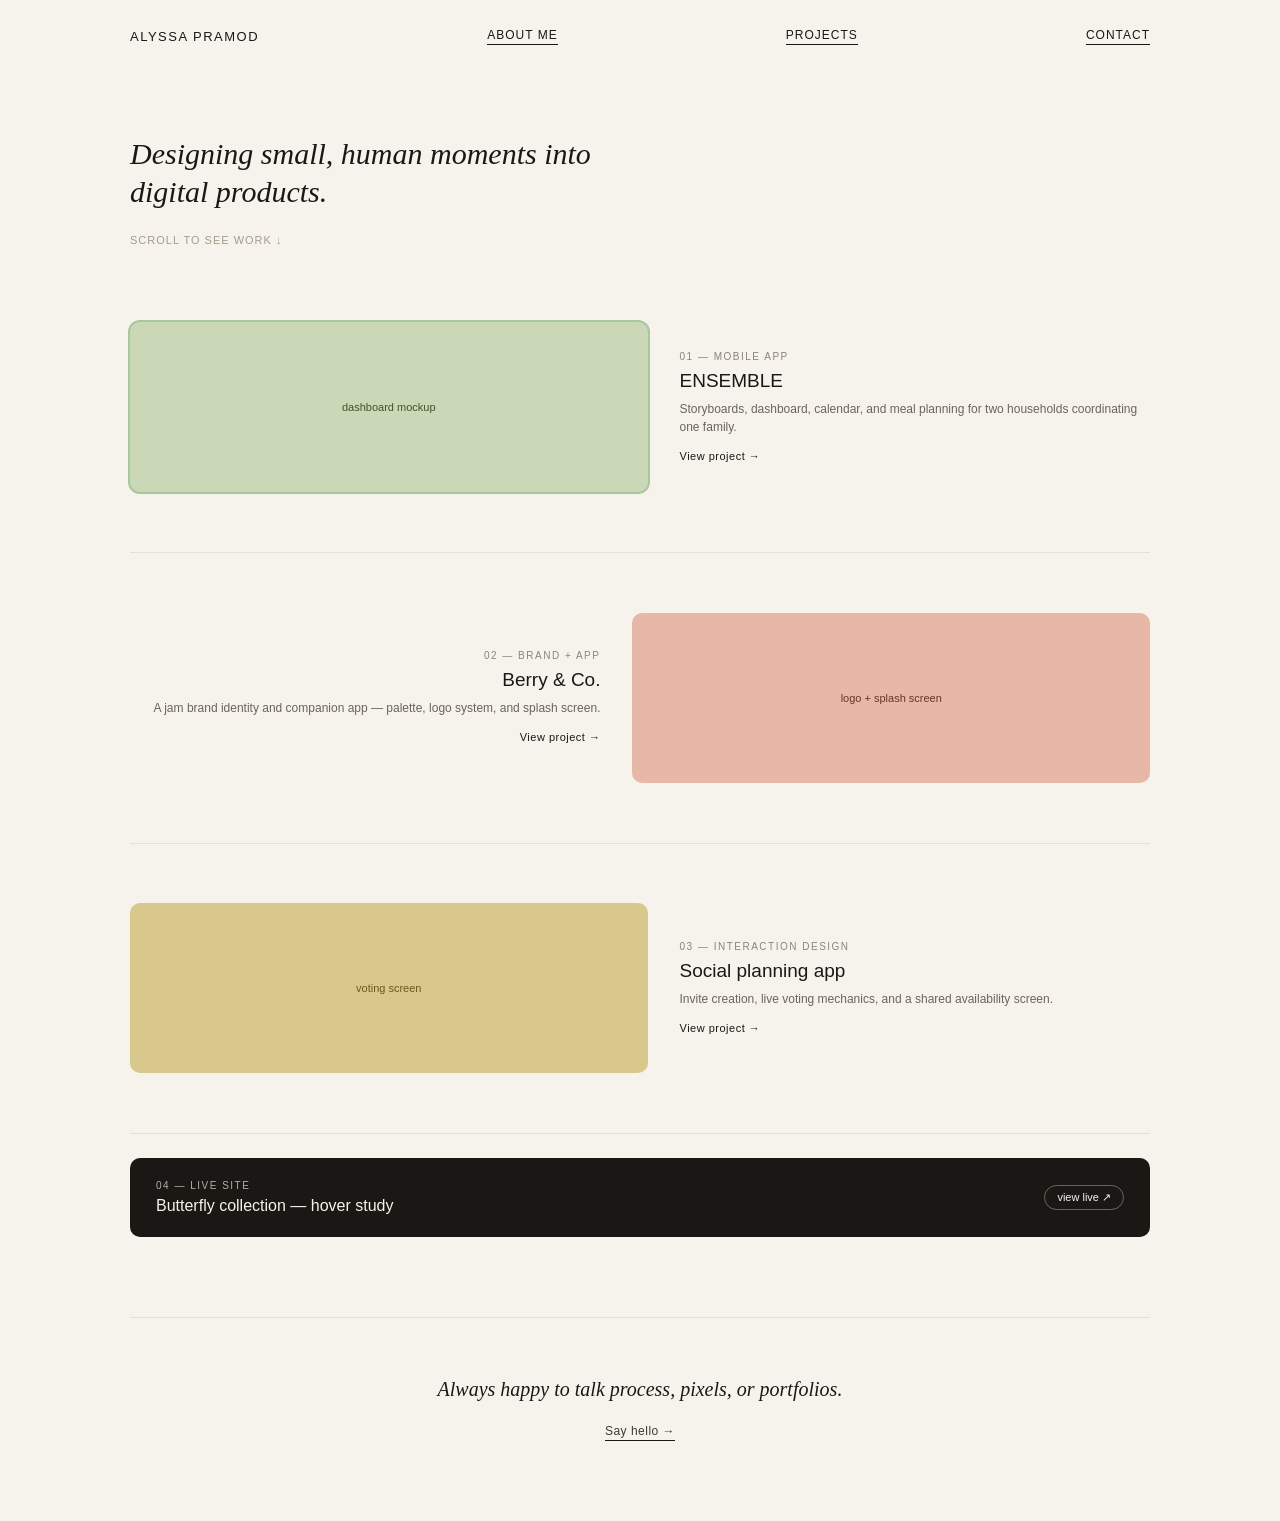
==== AlyssaPramod/index.html @ cef5370c "made a new folder called AlyssaPramod for my own portfolio." ====
<!DOCTYPE html>
<html lang="en">
<head>
  <meta charset="UTF-8">
  <meta name="viewport" content="width=device-width, initial-scale=1.0">
  <title>Alyssa Pramod Portfolio</title>
  <link rel="stylesheet" href="style.css">
</head>
<body>

  <nav class="site-nav">
    <span class="logo">ALYSSA PRAMOD</span>
    <a href="about.html" class="about-link">ABOUT ME</a>
    <a href="projects.html" class="about-link">PROJECTS</a>
    <a href="contact.html" class="about-link">CONTACT</a>
  </nav>

  <section class="hero">
    <h1 class="hero-heading">Designing small, human moments into digital products.</h1>
    <p class="scroll-cue">SCROLL TO SEE WORK ↓</p>
  </section>

  <section class="work-section">

    <a href="family-app.html" class="project-row">
      <div class="project-media project-media--sage">
        <span>dashboard mockup</span>
      </div>
      <div class="project-info">
        <p class="project-number">01 — MOBILE APP</p>
        <h2 class="project-title">ENSEMBLE</h2>
        <p class="project-desc">Storyboards, dashboard, calendar, and meal planning for two households coordinating one family.</p>
        <span class="project-cta">View project →</span>
      </div>
    </a>

    <hr class="row-divider">

    <a href="berry-and-co.html" class="project-row project-row--reverse">
      <div class="project-info">
        <p class="project-number">02 — BRAND + APP</p>
        <h2 class="project-title">Berry & Co.</h2>
        <p class="project-desc">A jam brand identity and companion app — palette, logo system, and splash screen.</p>
        <span class="project-cta">View project →</span>
      </div>
      <div class="project-media project-media--terracotta">
        <span>logo + splash screen</span>
      </div>
    </a>

    <hr class="row-divider">

    <a href="social-app.html" class="project-row">
      <div class="project-media project-media--honey">
        <span>voting screen</span>
      </div>
      <div class="project-info">
        <p class="project-number">03 — INTERACTION DESIGN</p>
        <h2 class="project-title">Social planning app</h2>
        <p class="project-desc">Invite creation, live voting mechanics, and a shared availability screen.</p>
        <span class="project-cta">View project →</span>
      </div>
    </a>

    <hr class="row-divider">

    <a href="butterfly-study.html" class="project-feature">
      <div class="project-feature-info">
        <p class="project-number">04 — LIVE SITE</p>
        <h2 class="project-feature-title">Butterfly collection — hover study</h2>
        <href="https://alyssa1912.github.io/assignment_3/</a>
      </div>
      <span class="pill">view live ↗</span>
    </a>

  </section>

  <footer class="closing">
    <p class="closing-line">Always happy to talk process, pixels, or portfolios.</p>
    <a href="mailto:alyssa.pramod@gmail.com" class="closing-cta">Say hello →</a>
  </footer>

</body>
</html>
---- AlyssaPramod/style.css ----
/* ===== Design tokens ===== */
:root {
  --cream: rgb(246, 243, 236);
  --cream-alt: rgb(237, 232, 220);
  --ink: rgb(26, 24, 21);
  --ink-soft: rgb(61, 58, 52);
  --muted: rgb(107, 101, 89);
  --muted-light: rgb(163, 156, 140);
  --eyebrow: rgb(138, 133, 119);
  --hairline: rgba(0, 0, 0, 0.08);

  /* project accent tints */
  --sage: rgb(203, 216, 184);
  --sage-text: rgb(63, 84, 39);
  --sage-ring: rgb(169, 199, 154);

  --terracotta: rgb(231, 183, 168);
  --terracotta-text: rgb(107, 51, 34);

  --honey: rgb(217, 200, 140);
  --honey-text: rgb(107, 87, 34);

  --font-body: 'Helvetica Neue', Arial, 'Segoe UI', sans-serif;
  --font-display: Georgia, Cambria, 'Times New Roman', serif;

  --max-width: 1100px;
}

* { box-sizing: border-box; }

html { scroll-behavior: smooth; }

body {
  margin: 0;
  background: var(--cream);
  color: var(--ink-soft);
  font-family: var(--font-body);
  -webkit-font-smoothing: antialiased;
  max-width: var(--max-width);
  padding: 0 40px;
  margin-left: auto;
  margin-right: auto;
}

a { color: inherit; text-decoration: none; }

hr { border: none; }

/* ===== Nav ===== */
.site-nav {
  display: flex;
  justify-content: space-between;
  align-items: center;
  padding: 28px 0 0;
}

.logo {
  font-size: 13px;
  letter-spacing: 1.5px;
  font-weight: 500;
  color: var(--ink);
}

.about-link {
  font-size: 12px;
  letter-spacing: 1px;
  color: var(--ink);
  border-bottom: 1px solid var(--ink);
  padding-bottom: 2px;
  transition: opacity 0.2s ease;
}

.about-link:hover { opacity: 0.6; }

/* ===== Hero ===== */
.hero {
  padding: 90px 0 40px;
}

.hero-heading {
  font-family: var(--font-display);
  font-style: italic;
  font-weight: 400;
  font-size: clamp(26px, 3.5vw, 30px);
  line-height: 1.25;
  color: var(--ink);
  margin: 0;
  max-width: 520px;
}

.scroll-cue {
  font-size: 11px;
  letter-spacing: 1px;
  color: var(--muted-light);
  margin: 24px 0 0;
}

/* ===== Project rows ===== */
.work-section { padding-bottom: 40px; }

.project-row {
  display: grid;
  grid-template-columns: 1.1fr 1fr;
  gap: 32px;
  align-items: center;
  padding: 36px 0;
}

.project-row--reverse {
  grid-template-columns: 1fr 1.1fr;
}

.project-row--reverse .project-media { order: 2; }
.project-row--reverse .project-info { order: 1; text-align: right; }

.project-media {
  height: 170px;
  border-radius: 10px;
  display: flex;
  align-items: center;
  justify-content: center;
  font-size: 11px;
  overflow: hidden;
  transition: transform 0.35s ease;
}

.project-media img {
  width: 100%;
  height: 100%;
  object-fit: cover;
}

.project-row:hover .project-media { transform: scale(1.015); }

.project-media--sage {
  background: var(--sage);
  color: var(--sage-text);
  box-shadow: 0 0 0 2px var(--sage-ring);
}

.project-media--terracotta {
  background: var(--terracotta);
  color: var(--terracotta-text);
}

.project-media--honey {
  background: var(--honey);
  color: var(--honey-text);
}

.project-number {
  font-size: 10px;
  letter-spacing: 1.5px;
  color: var(--eyebrow);
  margin: 0;
}

.project-title {
  font-family: var(--font-body);
  font-size: 19px;
  font-weight: 500;
  color: var(--ink);
  margin: 8px 0 0;
}

.project-desc {
  font-size: 12px;
  line-height: 1.5;
  color: var(--muted);
  margin: 8px 0 0;
}

.project-cta {
  display: inline-block;
  font-size: 11px;
  letter-spacing: 0.5px;
  color: var(--ink);
  margin-top: 14px;
}

.project-row:hover .project-cta { text-decoration: underline; }

.row-divider {
  height: 0.5px;
  background: var(--hairline);
  margin: 24px 0;
}

/* Live/interactive project — full width, breaks the alternating pattern */
.project-feature {
  margin: 24px 0 40px;
  border-radius: 10px;
  background: var(--ink);
  padding: 22px 26px;
  display: flex;
  justify-content: space-between;
  align-items: center;
  transition: transform 0.25s ease;
}

.project-feature:hover { transform: translateY(-2px); }

.project-feature .project-number { color: rgb(181, 174, 160); }

.project-feature-title {
  font-family: var(--font-body);
  font-size: 16px;
  font-weight: 500;
  color: var(--cream);
  margin: 6px 0 0;
}

.pill {
  font-size: 11px;
  color: var(--cream);
  border: 1px solid var(--muted);
  padding: 5px 12px;
  border-radius: 20px;
  white-space: nowrap;
}

/* ===== Closing / footer ===== */
.closing {
  padding: 60px 0 80px;
  border-top: 0.5px solid var(--hairline);
  text-align: center;
}

.closing-line {
  font-family: var(--font-display);
  font-style: italic;
  font-size: 20px;
  color: var(--ink);
  max-width: 480px;
  margin: 0 auto 20px;
}

.closing-cta {
  display: inline-block;
  font-size: 12px;
  letter-spacing: 0.5px;
  border-bottom: 1px solid var(--ink);
  padding-bottom: 2px;
}

/* ===== Responsive ===== */
@media (max-width: 720px) {
  body { padding: 0 24px; }

  .project-row,
  .project-row--reverse {
    grid-template-columns: 1fr;
    gap: 20px;
  }

  .project-row--reverse .project-media,
  .project-row--reverse .project-info {
    order: initial;
    text-align: left;
  }

  .project-feature {
    flex-direction: column;
    gap: 16px;
    text-align: center;
  }
}

/* ===== Accessibility ===== */
@media (prefers-reduced-motion: reduce) {
  * { transition: none !important; }
  html { scroll-behavior: auto; }
}

a:focus-visible {
  outline: 2px solid var(--ink);
  outline-offset: 3px;
}
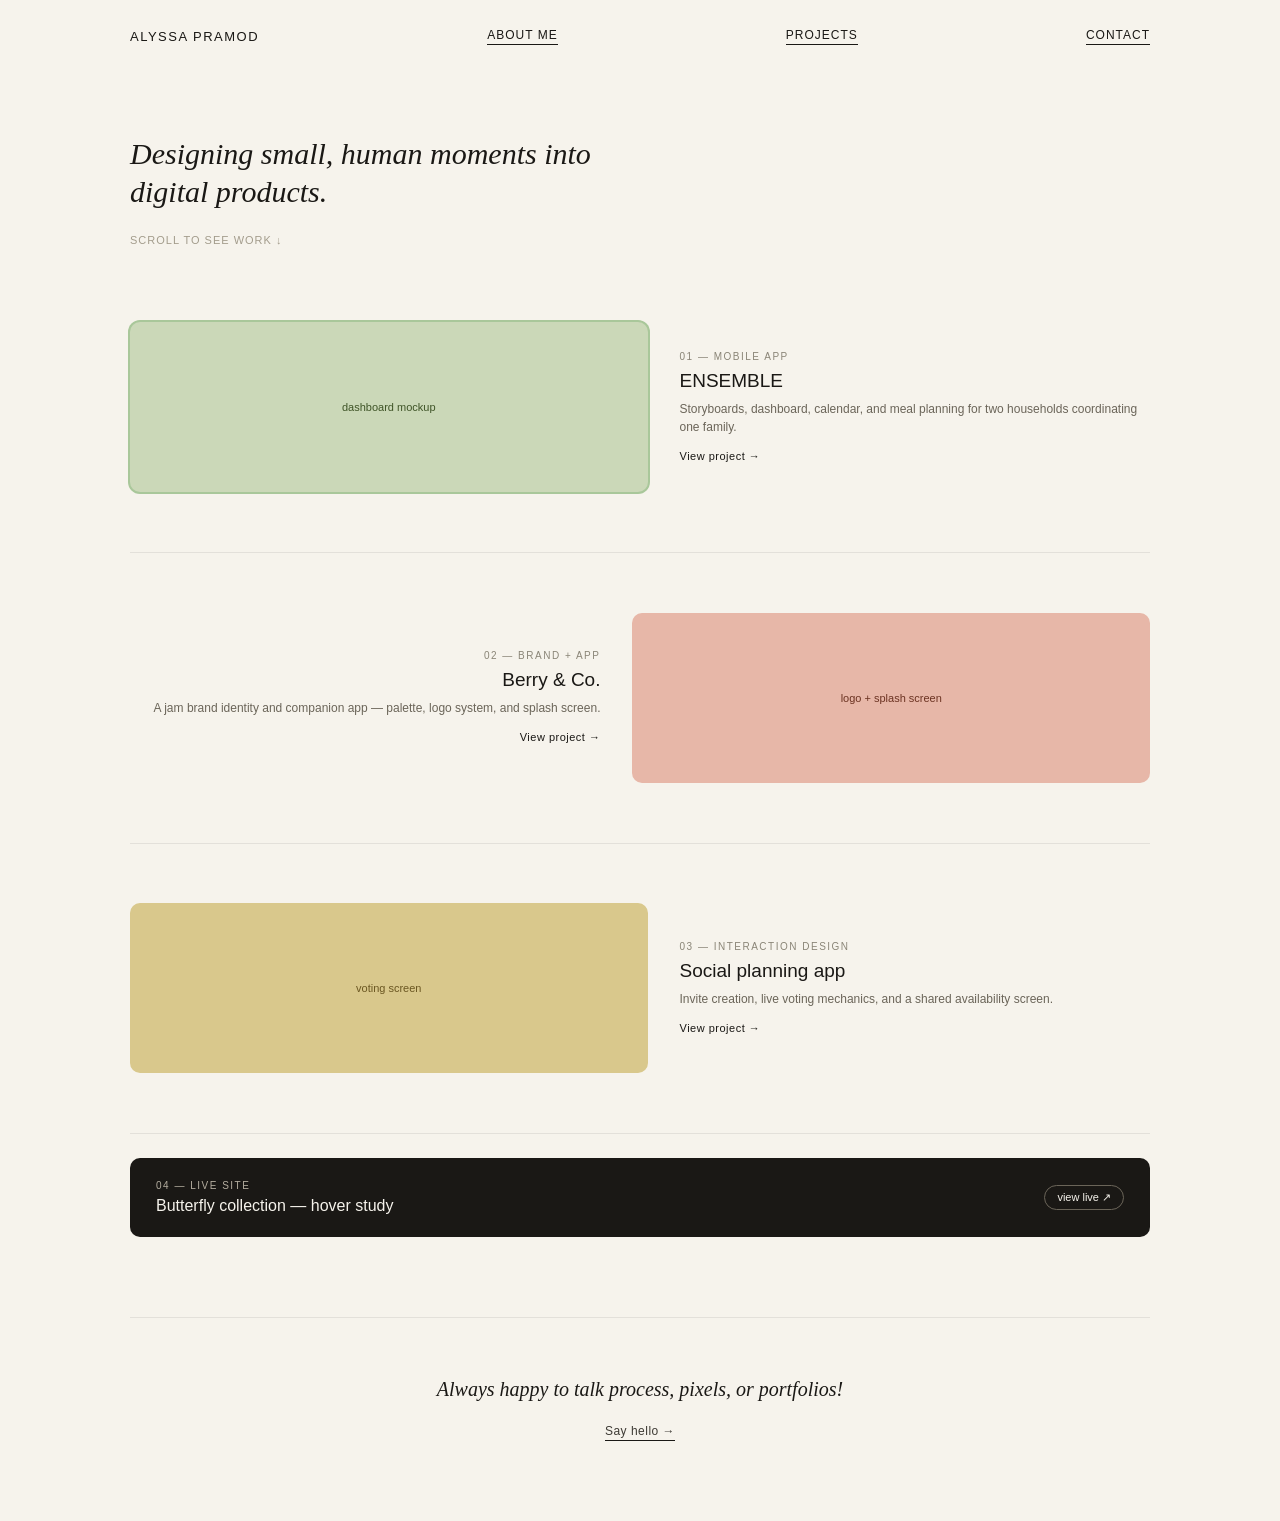
==== commit de7eec03: "Update index.html" ====
--- a/AlyssaPramod/index.html
+++ b/AlyssaPramod/index.html
@@ -76,7 +76,7 @@
   </section>
 
   <footer class="closing">
-    <p class="closing-line">Always happy to talk process, pixels, or portfolios.</p>
+    <p class="closing-line">Always happy to talk process, pixels, or portfolios!</p>
     <a href="mailto:alyssa.pramod@gmail.com" class="closing-cta">Say hello →</a>
   </footer>
 
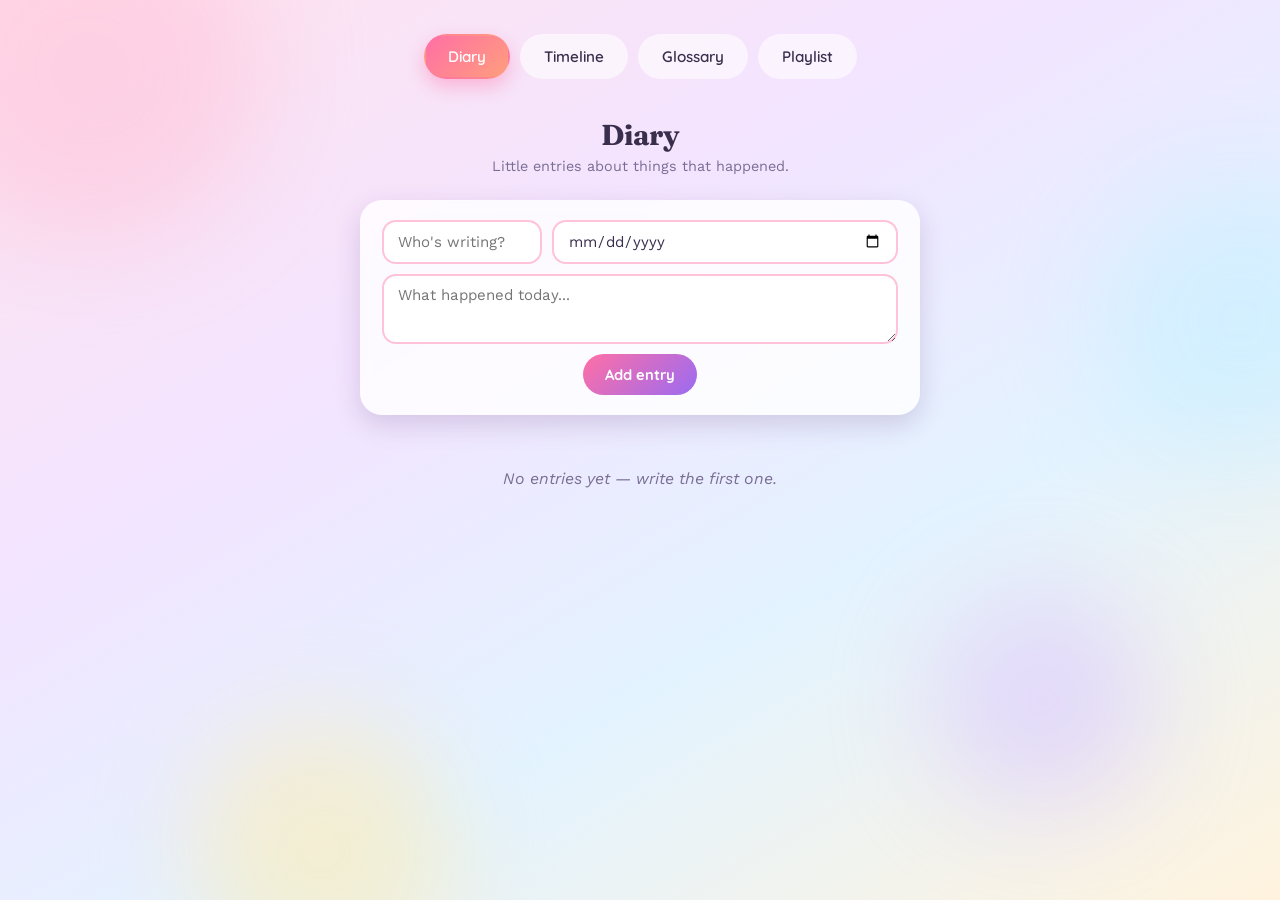
==== commit f536fffa: "new site for yom" ====
--- a/AlyssaPramod/index.html
+++ b/AlyssaPramod/index.html
@@ -1,84 +1,674 @@
 <!DOCTYPE html>
 <html lang="en">
 <head>
-  <meta charset="UTF-8">
-  <meta name="viewport" content="width=device-width, initial-scale=1.0">
-  <title>Alyssa Pramod Portfolio</title>
-  <link rel="stylesheet" href="style.css">
+<meta charset="UTF-8">
+<meta name="viewport" content="width=device-width, initial-scale=1.0">
+<title>Our Story</title>
+<link rel="preconnect" href="https://fonts.googleapis.com">
+<link href="https://fonts.googleapis.com/css2?family=Fraunces:opsz,wght@9..144,500;9..144,600;9..144,700&family=Quicksand:wght@500;600;700&family=Work+Sans:wght@400;500;600&display=swap" rel="stylesheet">
+<style>
+  :root{
+    --pink: #FF6FA5;
+    --pink-soft: #FFC2D9;
+    --purple: #9B6BF2;
+    --purple-soft: #D9C6FF;
+    --peach: #FF9E7D;
+    --peach-soft: #FFD9C7;
+    --yellow: #FFCB4D;
+    --yellow-soft: #FFEBB0;
+    --blue: #5AC8F2;
+    --blue-soft: #C6EEFF;
+    --mint: #4DE0C0;
+    --ink: #3A2E4D;
+    --ink-soft: #7A6E94;
+    --card: rgba(255,255,255,0.82);
+    --shadow: rgba(90, 50, 110, 0.18);
+  }
+  *{box-sizing:border-box;}
+  html,body{margin:0;padding:0;}
+  body{
+    min-height:100vh;
+    font-family: 'Work Sans', -apple-system, sans-serif;
+    color: var(--ink);
+    background: linear-gradient(150deg, #FFE3EE 0%, #F3E4FF 35%, #E3F3FF 65%, #FFF3DE 100%);
+    overflow-x:hidden;
+    position:relative;
+  }
+  h1,h2,h3,.display{ font-family:'Fraunces', Georgia, serif; color: var(--ink); margin:0; }
+
+  /* floating bubble atmosphere */
+  .blob{ position: fixed; border-radius:50%; filter: blur(50px); opacity:0.55; z-index:0; pointer-events:none; }
+  .blob1{ width:340px; height:340px; background: var(--pink-soft); top:-100px; left:-80px; animation: float1 22s ease-in-out infinite; }
+  .blob2{ width:280px; height:280px; background: var(--blue-soft); top:20%; right:-100px; animation: float2 26s ease-in-out infinite; }
+  .blob3{ width:260px; height:260px; background: var(--yellow-soft); bottom:-80px; left:15%; animation: float3 24s ease-in-out infinite; }
+  .blob4{ width:220px; height:220px; background: var(--purple-soft); bottom:10%; right:10%; animation: float1 20s ease-in-out infinite reverse; }
+  @keyframes float1{ 0%,100%{ transform: translate(0,0); } 50%{ transform: translate(30px, 40px); } }
+  @keyframes float2{ 0%,100%{ transform: translate(0,0); } 50%{ transform: translate(-40px, 30px); } }
+  @keyframes float3{ 0%,100%{ transform: translate(0,0); } 50%{ transform: translate(25px, -35px); } }
+  @media (prefers-reduced-motion: reduce){ .blob{ animation: none !important; } }
+
+  .app{ position:relative; z-index:1; max-width: 920px; margin: 0 auto; padding: 34px 24px 90px; }
+
+  /* nav */
+  nav.tabs{
+    display:flex; gap:10px; flex-wrap:wrap; justify-content:center;
+    margin-bottom: 38px;
+  }
+  .tab-btn{
+    all:unset; cursor:pointer;
+    font-family:'Quicksand', sans-serif;
+    font-weight:600; font-size:0.95rem;
+    padding: 11px 22px;
+    border-radius: 999px;
+    color: var(--ink);
+    background: rgba(255,255,255,0.6);
+    border: 2px solid transparent;
+    transition: transform .15s ease, box-shadow .15s ease;
+  }
+  .tab-btn:hover{ transform: translateY(-2px); }
+  .tab-btn.active[data-screen="diary"]{ background: linear-gradient(135deg, var(--pink), var(--peach)); color:#fff; box-shadow: 0 8px 18px rgba(255,111,165,0.4); }
+  .tab-btn.active[data-screen="timeline"]{ background: linear-gradient(135deg, var(--purple), var(--pink)); color:#fff; box-shadow: 0 8px 18px rgba(155,107,242,0.4); }
+  .tab-btn.active[data-screen="glossary"]{ background: linear-gradient(135deg, var(--yellow), var(--peach)); color:#fff; box-shadow: 0 8px 18px rgba(255,203,77,0.4); }
+  .tab-btn.active[data-screen="playlist"]{ background: linear-gradient(135deg, var(--blue), var(--mint)); color:#fff; box-shadow: 0 8px 18px rgba(90,200,242,0.4); }
+
+  .screen{ display:none; animation: rise .5s ease; }
+  .screen.active{ display:block; }
+  @keyframes rise{ from{ opacity:0; transform: translateY(10px);} to{opacity:1; transform:translateY(0);} }
+
+  h2{ font-size:1.8rem; text-align:center; }
+  .eyebrow-note{ text-align:center; color: var(--ink-soft); font-size:0.9rem; margin: 6px 0 26px; }
+
+  /* forms */
+  .add-form{
+    display:flex; flex-direction:column; gap:10px; margin: 0 auto 34px;
+    background: var(--card); backdrop-filter: blur(6px);
+    border-radius: 22px; padding: 20px 22px;
+    box-shadow: 0 10px 26px var(--shadow);
+    max-width: 560px;
+  }
+  .add-form .row{ display:flex; gap:10px; flex-wrap:wrap; }
+  .add-form input, .add-form textarea{
+    font-family:'Work Sans', sans-serif;
+    border: 2px solid var(--pink-soft);
+    border-radius: 14px;
+    padding: 10px 14px;
+    font-size:0.94rem;
+    background: #fff;
+    color: var(--ink);
+    flex:1; min-width:140px;
+  }
+  .add-form textarea{ min-height:70px; resize:vertical; }
+  .add-form input:focus, .add-form textarea:focus{ outline:2px solid var(--purple); outline-offset:1px; border-color: var(--purple); }
+  .btn{
+    all:unset; cursor:pointer;
+    font-family:'Quicksand', sans-serif; font-weight:700; font-size:0.92rem;
+    padding: 11px 22px; border-radius: 999px; align-self:center;
+    color:#fff;
+    background: linear-gradient(135deg, var(--pink), var(--purple));
+    transition: transform .15s ease;
+  }
+  .btn:hover{ transform: translateY(-2px) scale(1.02); }
+  .btn:focus-visible{ outline:2px solid var(--ink); outline-offset:2px; }
+
+  .empty{ text-align:center; color: var(--ink-soft); font-style:italic; padding: 20px 4px; }
+
+  /* diary */
+  .diary-entry{
+    background: var(--card); backdrop-filter: blur(6px);
+    border-radius: 20px; padding: 18px 22px; margin: 0 auto 16px; max-width: 560px;
+    box-shadow: 0 8px 20px var(--shadow);
+    border-left: 6px solid var(--pink);
+  }
+  .diary-entry:nth-child(3n+2){ border-left-color: var(--purple); }
+  .diary-entry:nth-child(3n){ border-left-color: var(--blue); }
+  .diary-entry .meta{ display:flex; justify-content:space-between; font-size:0.8rem; color:var(--ink-soft); margin-bottom:8px; }
+  .diary-entry .author{ color: var(--pink); font-weight:700; }
+  .diary-entry p{ margin:0; line-height:1.55; }
+  .del-x{ all:unset; cursor:pointer; color: var(--ink-soft); font-size:0.78rem; }
+  .del-x:hover{ color: var(--pink); }
+
+  /* ---------- TIMELINE: growing bubble path ---------- */
+  .tl-wrap{ position:relative; max-width: 640px; margin: 0 auto; padding: 10px 0 30px; }
+  .tl-line{
+    position:absolute; left:50%; top:0; bottom:0; width:6px; transform: translateX(-50%);
+    background: linear-gradient(to bottom, var(--pink), var(--purple), var(--blue), var(--mint), var(--yellow), var(--pink));
+    background-size: 100% 400%;
+    border-radius: 999px;
+    animation: flow 14s linear infinite;
+  }
+  @keyframes flow{ 0%{ background-position: 0 0; } 100%{ background-position: 0 100%; } }
+  @media (prefers-reduced-motion: reduce){ .tl-line{ animation:none; } }
+
+  .tl-item{ position:relative; display:flex; margin-bottom: 44px; align-items:flex-start; }
+  .tl-item.left{ justify-content: flex-end; padding-right: calc(50% + 30px); }
+  .tl-item.right{ justify-content: flex-start; padding-left: calc(50% + 30px); }
+  .tl-node{
+    position:absolute; left:50%; top:6px; transform: translateX(-50%);
+    width: 26px; height:26px; border-radius:50%;
+    border: 4px solid #fff;
+    box-shadow: 0 4px 12px var(--shadow);
+    z-index:2;
+  }
+  .tl-bubble{
+    position:relative;
+    background: var(--card); backdrop-filter: blur(6px);
+    border-radius: 26px 26px 26px 4px;
+    padding: 16px 20px; max-width: 260px;
+    box-shadow: 0 10px 24px var(--shadow);
+  }
+  .tl-item.left .tl-bubble{ border-radius: 26px 26px 4px 26px; }
+  .tl-date{ font-family:'Quicksand', sans-serif; font-size:0.75rem; font-weight:700; color: var(--purple); }
+  .tl-title{ font-family:'Fraunces', serif; font-size:1.15rem; margin: 3px 0 4px; }
+  .tl-desc{ color: var(--ink-soft); font-size:0.88rem; line-height:1.5; }
+  .tl-del{ position:absolute; top:8px; right:12px; }
+  @media (max-width: 640px){
+    .tl-line{ left: 22px; }
+    .tl-node{ left:22px; }
+    .tl-item.left, .tl-item.right{ justify-content:flex-start; padding-left: 56px; padding-right:0; }
+    .tl-item.left .tl-bubble{ border-radius: 4px 26px 26px 26px; }
+  }
+
+  /* glossary */
+  .glossary-grid{ display:grid; grid-template-columns: 1fr 1fr; gap:16px; max-width:700px; margin: 0 auto; }
+  .term-card{
+    background: var(--card); backdrop-filter: blur(6px);
+    border-radius: 20px; padding: 16px 18px;
+    box-shadow: 0 8px 20px var(--shadow);
+    border-top: 5px solid var(--yellow);
+  }
+  .term-card:nth-child(3n+2){ border-top-color: var(--pink); }
+  .term-card:nth-child(3n){ border-top-color: var(--blue); }
+  .term-card .term{ font-family:'Fraunces', serif; font-weight:600; font-size:1.05rem; }
+  .term-card .def{ color: var(--ink-soft); font-size:0.88rem; margin-top:4px; line-height:1.45; }
+  @media (max-width:640px){ .glossary-grid{ grid-template-columns:1fr; } }
+
+  /* playlist wall */
+  .wall{ display:grid; grid-template-columns: repeat(auto-fill, minmax(130px,1fr)); gap:20px; max-width:760px; margin:0 auto; }
+.cover{
+    position:relative;
+    aspect-ratio:1;
+    border-radius:25px;
+    overflow:hidden;
+    box-shadow:0 10px 22px var(--shadow);
+    display:flex;
+    align-items:flex-end;
+    padding:16px;
+    background-size:cover;
+    background-position:center;
+    isolation:isolate;
+}
+
+.cover::after{
+    content:'';
+    position:absolute;
+    inset:0;
+    background:linear-gradient(
+        to top,
+        rgba(30,20,40,0.8) 0%,
+        rgba(30,20,40,0.2) 55%,
+        rgba(30,20,40,0) 100%
+    );
+    z-index:0;
+}
+
+.cover .txt{
+    position:relative;
+    z-index:2;
+    color:#fff;
+    text-shadow:0 1px 5px rgba(0,0,0,0.35);
+}
+
+.cover .song{
+    font-family:'Fraunces', serif;
+    font-weight:600;
+    font-size:0.95rem;
+    line-height:1.2;
+}
+
+.cover .artist{
+    font-size:0.72rem;
+    opacity:0.9;
+    margin-top:3px;
+}
+
+.cover .del-x{
+    position:absolute;
+    top:10px;
+    right:10px;
+    z-index:3;
+
+    width:30px;
+    height:30px;
+    border-radius:50%;
+
+    display:flex;
+    align-items:center;
+    justify-content:center;
+
+    background:rgba(255,255,255,0.9);
+    color:var(--ink);
+
+    font-family:'Quicksand', sans-serif;
+    font-size:18px;
+    font-weight:700;
+
+    box-shadow:0 3px 10px rgba(0,0,0,0.2);
+}
+
+.cover .del-x:hover{
+    background:#fff;
+    color:var(--pink);
+    transform:scale(1.08);
+}
+
+
+  .cover .txt{ position:relative; z-index:1; color:#fff; }
+  .cover .song{ font-family:'Fraunces', serif; font-weight:600; font-size:0.9rem; line-height:1.2; }
+  .cover .artist{ font-size:0.72rem; opacity:0.9; margin-top:2px; }
+  .cover .del-x{ position:absolute; top:10px; right:14px; color: rgba(255,255,255,0.85); z-index:2; }
+
+  ::selection{ background: var(--yellow); color: var(--ink); }
+</style>
 </head>
 <body>
 
-  <nav class="site-nav">
-    <span class="logo">ALYSSA PRAMOD</span>
-    <a href="about.html" class="about-link">ABOUT ME</a>
-    <a href="projects.html" class="about-link">PROJECTS</a>
-    <a href="contact.html" class="about-link">CONTACT</a>
+<div class="blob blob1"></div>
+<div class="blob blob2"></div>
+<div class="blob blob3"></div>
+<div class="blob blob4"></div>
+
+<div class="app">
+  <nav class="tabs">
+    <button class="tab-btn active" data-screen="diary">Diary</button>
+    <button class="tab-btn" data-screen="timeline">Timeline</button>
+    <button class="tab-btn" data-screen="glossary">Glossary</button>
+    <button class="tab-btn" data-screen="playlist">Playlist</button>
   </nav>
 
-  <section class="hero">
-    <h1 class="hero-heading">Designing small, human moments into digital products.</h1>
-    <p class="scroll-cue">SCROLL TO SEE WORK ↓</p>
+  <!-- DIARY -->
+  <section class="screen active" id="screen-diary">
+    <h2>Diary</h2>
+    <div class="eyebrow-note">Little entries about things that happened.</div>
+    <div class="add-form">
+      <div class="row">
+        <input id="d-author" placeholder="Who's writing?" style="max-width:160px;">
+        <input id="d-date" type="date">
+      </div>
+      <textarea id="d-text" placeholder="What happened today..."></textarea>
+      <button class="btn" id="d-add">Add entry</button>
+    </div>
+    <div id="diary-list"></div>
   </section>
 
-  <section class="work-section">
-
-    <a href="family-app.html" class="project-row">
-      <div class="project-media project-media--sage">
-        <span>dashboard mockup</span>
+  <!-- TIMELINE -->
+  <section class="screen" id="screen-timeline">
+    <h2>Timeline</h2>
+    <div class="eyebrow-note">Watch it grow every time you add a milestone.</div>
+    <div class="add-form">
+      <div class="row">
+        <input id="t-title" placeholder="Milestone (e.g. First trip)" style="max-width:220px;">
+        <input id="t-date" type="date">
       </div>
-      <div class="project-info">
-        <p class="project-number">01 — MOBILE APP</p>
-        <h2 class="project-title">ENSEMBLE</h2>
-        <p class="project-desc">Storyboards, dashboard, calendar, and meal planning for two households coordinating one family.</p>
-        <span class="project-cta">View project →</span>
+      <textarea id="t-desc" placeholder="A little detail about it (optional)"></textarea>
+      <button class="btn" id="t-add">Add milestone</button>
+    </div>
+    <div class="tl-wrap" id="timeline-wrap">
+      <div class="tl-line" id="tl-line" style="display:none;"></div>
+      <div id="timeline-list"></div>
+    </div>
+  </section>
+
+  <!-- GLOSSARY -->
+  <section class="screen" id="screen-glossary">
+    <h2>Glossary</h2>
+    <div class="eyebrow-note">The words and jokes only the two of you would understand.</div>
+    <div class="add-form">
+      <div class="row">
+        <input id="g-term" placeholder="Term or phrase" style="max-width:220px;">
       </div>
-    </a>
-
-    <hr class="row-divider">
-
-    <a href="berry-and-co.html" class="project-row project-row--reverse">
-      <div class="project-info">
-        <p class="project-number">02 — BRAND + APP</p>
-        <h2 class="project-title">Berry & Co.</h2>
-        <p class="project-desc">A jam brand identity and companion app — palette, logo system, and splash screen.</p>
-        <span class="project-cta">View project →</span>
+      <textarea id="g-def" placeholder="What it means / where it came from"></textarea>
+      <button class="btn" id="g-add">Add to glossary</button>
+    </div>
+    <div class="glossary-grid" id="glossary-list"></div>
+  </section>
+
+  <!-- PLAYLIST -->
+  <section class="screen" id="screen-playlist">
+    <h2>Playlist</h2>
+    <div class="eyebrow-note">Add a song and it joins the wall as its own little cover.</div>
+    <div class="add-form">
+      <div class="row">
+        <input id="p-song" placeholder="Song title" style="max-width:220px;">
+        <input id="p-artist" placeholder="Artist" style="max-width:180px;">
       </div>
-      <div class="project-media project-media--terracotta">
-        <span>logo + splash screen</span>
+      <button class="btn" id="p-add">Add song</button>
+    </div>
+    <div class="wall" id="playlist-wall"></div>
+  </section>
+
+</div>
+
+<script>
+function getData(key, fallback){
+  try {
+    const data = localStorage.getItem(key);
+    return data ? JSON.parse(data) : fallback;
+  } catch(e) {
+    console.error('storage get failed', e);
+    return fallback;
+  }
+}
+
+function setData(key, value){
+  try {
+    localStorage.setItem(key, JSON.stringify(value));
+  } catch(e) {
+    console.error('storage set failed', e);
+  }
+}
+
+document.querySelectorAll('.tab-btn').forEach(btn=>{
+  btn.addEventListener('click', ()=>{
+    document.querySelectorAll('.tab-btn').forEach(b=>b.classList.remove('active'));
+    document.querySelectorAll('.screen').forEach(s=>s.classList.remove('active'));
+    btn.classList.add('active');
+    document.getElementById('screen-' + btn.dataset.screen).classList.add('active');
+  });
+});
+
+const bubbleColors = ['#FF6FA5','#9B6BF2','#5AC8F2','#4DE0C0','#FFCB4D','#FF9E7D'];
+
+// ---------- diary ----------
+async function renderDiary(){
+  const entries = await getData('diary-entries', []);
+  const list = document.getElementById('diary-list');
+  if(entries.length === 0){ list.innerHTML = '<div class="empty">No entries yet — write the first one.</div>'; return; }
+  const sorted = [...entries].sort((a,b)=> (b.date||'').localeCompare(a.date||''));
+  list.innerHTML = sorted.map(e => `
+    <div class="diary-entry">
+      <div class="meta">
+        <span><span class="author">${escapeHtml(e.author||'Someone')}</span> · ${formatDate(e.date)}</span>
+        <button class="del-x" data-id="${e.id}">remove</button>
       </div>
-    </a>
-
-    <hr class="row-divider">
-
-    <a href="social-app.html" class="project-row">
-      <div class="project-media project-media--honey">
-        <span>voting screen</span>
+      <p>${escapeHtml(e.text)}</p>
+    </div>
+  `).join('');
+  list.querySelectorAll('.del-x').forEach(btn=>{
+    btn.addEventListener('click', async ()=>{
+      const all = await getData('diary-entries', []);
+      await setData('diary-entries', all.filter(x=>x.id !== btn.dataset.id));
+      renderDiary();
+    });
+  });
+}
+document.getElementById('d-add').addEventListener('click', async ()=>{
+  const author = document.getElementById('d-author').value.trim();
+  const date = document.getElementById('d-date').value;
+  const text = document.getElementById('d-text').value.trim();
+  if(!text) return;
+  const all = await getData('diary-entries', []);
+  all.push({ id: crypto.randomUUID(), author, date, text });
+  await setData('diary-entries', all);
+  document.getElementById('d-author').value='';
+  document.getElementById('d-text').value='';
+  renderDiary();
+});
+
+// ---------- timeline (growing bubble path) ----------
+async function renderTimeline(){
+  const items = await getData('timeline-milestones', []);
+  const list = document.getElementById('timeline-list');
+  const line = document.getElementById('tl-line');
+  if(items.length === 0){
+    line.style.display = 'none';
+    list.innerHTML = '<div class="empty">No milestones yet — add the first one and the timeline will start growing.</div>';
+    return;
+  }
+  line.style.display = 'block';
+  const sorted = [...items].sort((a,b)=> (a.date||'').localeCompare(b.date||''));
+  list.innerHTML = sorted.map((m, i) => {
+    const side = i % 2 === 0 ? 'left' : 'right';
+    const color = bubbleColors[i % bubbleColors.length];
+    return `
+    <div class="tl-item ${side}">
+      <div class="tl-node" style="background:${color};"></div>
+      <div class="tl-bubble">
+        <button class="del-x tl-del" data-id="${m.id}">×</button>
+        <div class="tl-date">${formatDate(m.date)}</div>
+        <div class="tl-title">${escapeHtml(m.title)}</div>
+        ${m.desc ? `<div class="tl-desc">${escapeHtml(m.desc)}</div>` : ''}
       </div>
-      <div class="project-info">
-        <p class="project-number">03 — INTERACTION DESIGN</p>
-        <h2 class="project-title">Social planning app</h2>
-        <p class="project-desc">Invite creation, live voting mechanics, and a shared availability screen.</p>
-        <span class="project-cta">View project →</span>
+    </div>`;
+  }).join('');
+  list.querySelectorAll('.del-x').forEach(btn=>{
+    btn.addEventListener('click', async ()=>{
+      const all = await getData('timeline-milestones', []);
+      await setData('timeline-milestones', all.filter(x=>x.id !== btn.dataset.id));
+      renderTimeline();
+    });
+  });
+}
+document.getElementById('t-add').addEventListener('click', async ()=>{
+  const title = document.getElementById('t-title').value.trim();
+  const date = document.getElementById('t-date').value;
+  const desc = document.getElementById('t-desc').value.trim();
+  if(!title) return;
+  const all = await getData('timeline-milestones', []);
+  all.push({ id: crypto.randomUUID(), title, date, desc });
+  await setData('timeline-milestones', all);
+  document.getElementById('t-title').value='';
+  document.getElementById('t-desc').value='';
+  renderTimeline();
+});
+
+// ---------- glossary ----------
+async function renderGlossary(){
+  const terms = await getData('glossary-terms', []);
+  const list = document.getElementById('glossary-list');
+  if(terms.length === 0){ list.innerHTML = '<div class="empty">No entries yet — add your first inside joke.</div>'; return; }
+  const sorted = [...terms].sort((a,b)=> a.term.localeCompare(b.term));
+  list.innerHTML = sorted.map(t => `
+    <div class="term-card">
+      <div class="term">${escapeHtml(t.term)} <button class="del-x" data-id="${t.id}" style="float:right;">×</button></div>
+      <div class="def">${escapeHtml(t.def)}</div>
+    </div>
+  `).join('');
+  list.querySelectorAll('.del-x').forEach(btn=>{
+    btn.addEventListener('click', async (e)=>{
+      e.stopPropagation();
+      const all = await getData('glossary-terms', []);
+      await setData('glossary-terms', all.filter(x=>x.id !== btn.dataset.id));
+      renderGlossary();
+    });
+  });
+}
+document.getElementById('g-add').addEventListener('click', async ()=>{
+  const term = document.getElementById('g-term').value.trim();
+  const def = document.getElementById('g-def').value.trim();
+  if(!term || !def) return;
+  const all = await getData('glossary-terms', []);
+  all.push({ id: crypto.randomUUID(), term, def });
+  await setData('glossary-terms', all);
+  document.getElementById('g-term').value='';
+  document.getElementById('g-def').value='';
+  renderGlossary();
+});
+
+// ---------- playlist wall ----------
+const coverPalettes = [
+  ['#FF6FA5', '#9B6BF2'],
+  ['#5AC8F2', '#4DE0C0'],
+  ['#FFCB4D', '#FF9E7D'],
+  ['#9B6BF2', '#5AC8F2'],
+  ['#FF9E7D', '#FF6FA5'],
+  ['#4DE0C0', '#5AC8F2']
+];
+function hashStr(str){ let h=0; for(let i=0;i<str.length;i++){ h=(h*31+str.charCodeAt(i))>>>0; } return h; }
+
+// ---------- playlist wall ----------
+
+async function getAlbumArtwork(song, artist){
+  try {
+    const searchTerm = encodeURIComponent(`${song} ${artist}`);
+
+    const response = await fetch(
+      `https://itunes.apple.com/search?term=${searchTerm}&entity=song&limit=1`
+    );
+
+    const data = await response.json();
+
+    if(data.results && data.results.length > 0){
+      return data.results[0].artworkUrl100
+        .replace('100x100', '600x600');
+    }
+
+    return null;
+
+  } catch(error) {
+    console.error('Could not find album artwork:', error);
+    return null;
+  }
+}
+
+
+async function renderPlaylist(){
+
+  const songs = await getData('playlist-songs', []);
+
+  const wall = document.getElementById('playlist-wall');
+
+  if(songs.length === 0){
+    wall.innerHTML =
+      '<div class="empty">No songs yet — add your first one.</div>';
+    return;
+  }
+
+  wall.innerHTML = songs.map(s => {
+
+    return `
+      <div class="cover"
+        data-id="${s.id}"
+        style="
+          background-image:
+            url('${s.artwork || ''}');
+        "
+      >
+
+        <button
+          class="del-x"
+          data-id="${s.id}"
+          aria-label="Remove song"
+          title="Remove song"
+        >×</button>
+
+        <div class="txt">
+
+          <div class="song">
+            ${escapeHtml(s.song)}
+          </div>
+
+          <div class="artist">
+            ${escapeHtml(s.artist || '')}
+          </div>
+
+        </div>
+
       </div>
-    </a>
-
-    <hr class="row-divider">
-
-    <a href="butterfly-study.html" class="project-feature">
-      <div class="project-feature-info">
-        <p class="project-number">04 — LIVE SITE</p>
-        <h2 class="project-feature-title">Butterfly collection — hover study</h2>
-        <href="https://alyssa1912.github.io/assignment_3/</a>
-      </div>
-      <span class="pill">view live ↗</span>
-    </a>
-
-  </section>
-
-  <footer class="closing">
-    <p class="closing-line">Always happy to talk process, pixels, or portfolios!</p>
-    <a href="mailto:alyssa.pramod@gmail.com" class="closing-cta">Say hello →</a>
-  </footer>
+    `;
+
+  }).join('');
+
+
+  // Delete buttons
+  wall.querySelectorAll('.del-x').forEach(btn => {
+
+    btn.addEventListener('click', async () => {
+
+      const all = await getData('playlist-songs', []);
+
+      const updated = all.filter(
+        x => x.id !== btn.dataset.id
+      );
+
+      await setData('playlist-songs', updated);
+
+      renderPlaylist();
+
+    });
+
+  });
+}
+
+
+// Add new song
+document.getElementById('p-add').addEventListener('click', async () => {
+
+  const song =
+    document.getElementById('p-song').value.trim();
+
+  const artist =
+    document.getElementById('p-artist').value.trim();
+
+
+  if(!song) return;
+
+
+  const button = document.getElementById('p-add');
+
+  button.textContent = 'Finding cover...';
+  button.disabled = true;
+
+
+  // Search for album artwork
+  const artwork =
+    await getAlbumArtwork(song, artist);
+
+
+  const all =
+    await getData('playlist-songs', []);
+
+
+  all.push({
+    id: crypto.randomUUID(),
+    song,
+    artist,
+    artwork
+  });
+
+
+  await setData(
+    'playlist-songs',
+    all
+  );
+
+
+  // Clear inputs
+  document.getElementById('p-song').value = '';
+  document.getElementById('p-artist').value = '';
+
+
+  button.textContent = 'Add song';
+  button.disabled = false;
+
+
+  renderPlaylist();
+
+});
+
+// ---------- utils ----------
+function escapeHtml(str){ const d = document.createElement('div'); d.textContent = str || ''; return d.innerHTML; }
+function formatDate(d){
+  if(!d) return 'undated';
+  const dt = new Date(d + 'T00:00:00');
+  if(isNaN(dt)) return d;
+  return dt.toLocaleDateString(undefined, { year:'numeric', month:'short', day:'numeric' });
+}
+
+renderDiary();
+renderTimeline();
+renderGlossary();
+renderPlaylist();
+</script>
 
 </body>
 </html>
